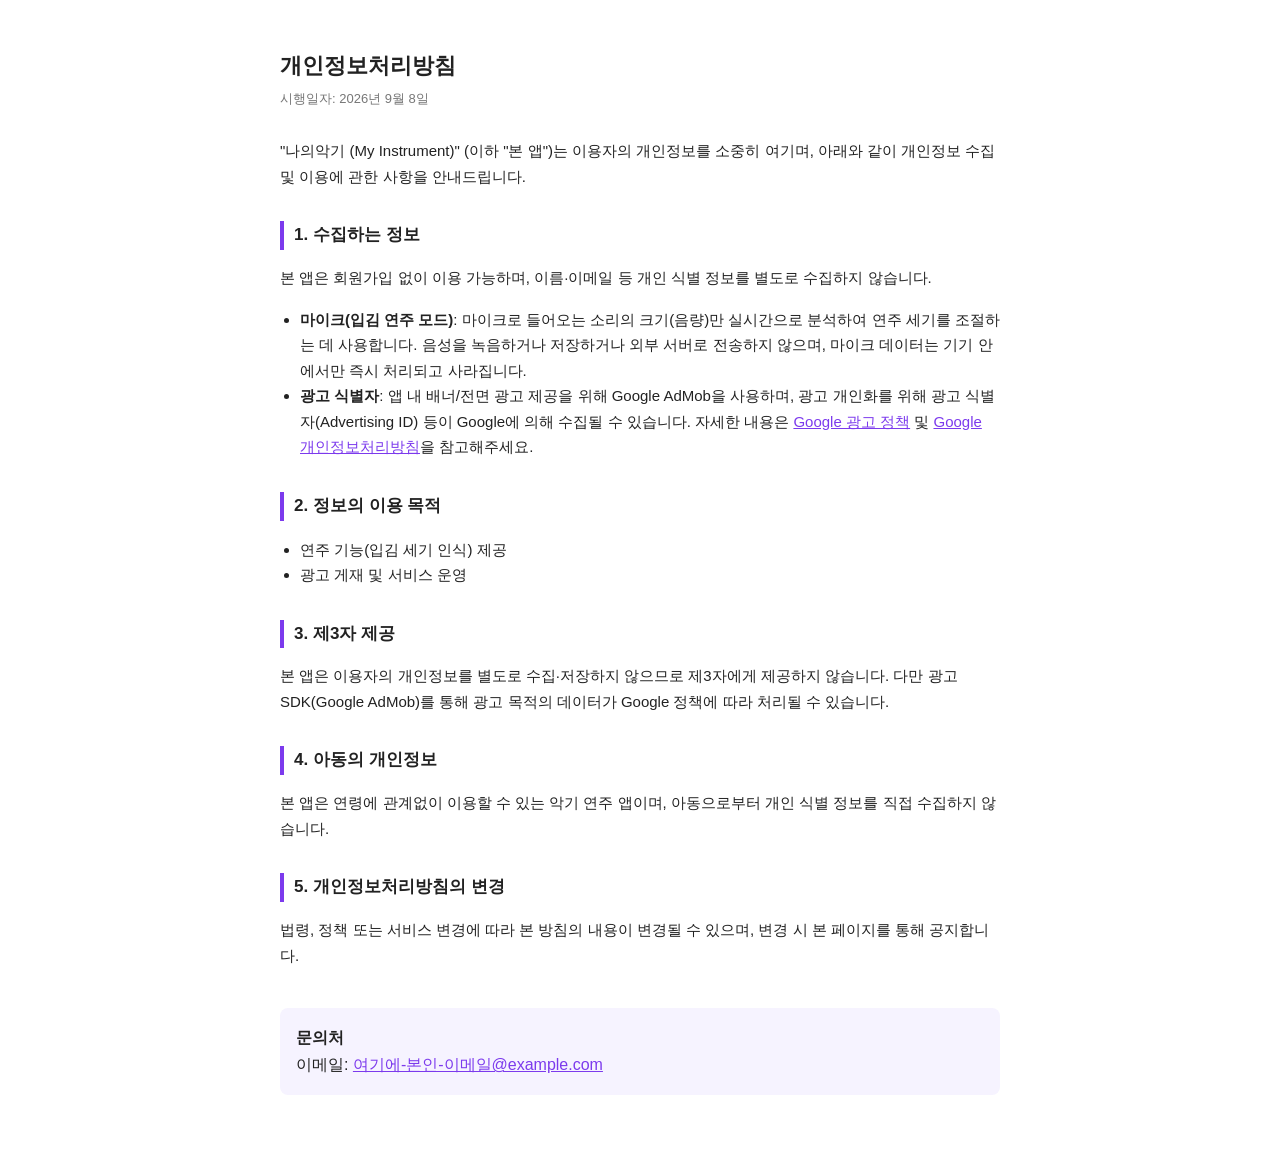
==== public/privacy.html @ ac02a579 "Add files via upload" ====
<!DOCTYPE html>
<html lang="ko">
<head>
<meta charset="UTF-8" />
<meta name="viewport" content="width=device-width, initial-scale=1.0" />
<title>개인정보처리방침 - 나의악기 (My Instrument)</title>
<style>
  body {
    font-family: -apple-system, "Noto Sans KR", "Malgun Gothic", sans-serif;
    max-width: 720px;
    margin: 0 auto;
    padding: 32px 20px 80px;
    line-height: 1.7;
    color: #222;
    background: #fff;
  }
  h1 { font-size: 22px; margin-bottom: 4px; }
  .updated { color: #777; font-size: 13px; margin-bottom: 28px; }
  h2 { font-size: 17px; margin-top: 32px; border-left: 4px solid #7c3aed; padding-left: 10px; }
  p, li { font-size: 15px; }
  ul { padding-left: 20px; }
  a { color: #7c3aed; }
  .contact { margin-top: 40px; padding: 16px; background: #f6f3ff; border-radius: 8px; }
</style>
</head>
<body>
  <h1>개인정보처리방침</h1>
  <div class="updated">시행일자: 2026년 9월 8일</div>

  <p>
    "나의악기 (My Instrument)" (이하 "본 앱")는 이용자의 개인정보를 소중히 여기며,
    아래와 같이 개인정보 수집 및 이용에 관한 사항을 안내드립니다.
  </p>

  <h2>1. 수집하는 정보</h2>
  <p>본 앱은 회원가입 없이 이용 가능하며, 이름·이메일 등 개인 식별 정보를 별도로 수집하지 않습니다.</p>
  <ul>
    <li>
      <strong>마이크(입김 연주 모드)</strong>: 마이크로 들어오는 소리의 크기(음량)만 실시간으로
      분석하여 연주 세기를 조절하는 데 사용합니다. 음성을 녹음하거나 저장하거나
      외부 서버로 전송하지 않으며, 마이크 데이터는 기기 안에서만 즉시 처리되고 사라집니다.
    </li>
    <li>
      <strong>광고 식별자</strong>: 앱 내 배너/전면 광고 제공을 위해 Google AdMob을 사용하며,
      광고 개인화를 위해 광고 식별자(Advertising ID) 등이 Google에 의해 수집될 수 있습니다.
      자세한 내용은
      <a href="https://policies.google.com/technologies/ads" target="_blank" rel="noopener">Google 광고 정책</a>
      및 <a href="https://policies.google.com/privacy" target="_blank" rel="noopener">Google 개인정보처리방침</a>을
      참고해주세요.
    </li>
  </ul>

  <h2>2. 정보의 이용 목적</h2>
  <ul>
    <li>연주 기능(입김 세기 인식) 제공</li>
    <li>광고 게재 및 서비스 운영</li>
  </ul>

  <h2>3. 제3자 제공</h2>
  <p>
    본 앱은 이용자의 개인정보를 별도로 수집·저장하지 않으므로 제3자에게 제공하지 않습니다.
    다만 광고 SDK(Google AdMob)를 통해 광고 목적의 데이터가 Google 정책에 따라 처리될 수 있습니다.
  </p>

  <h2>4. 아동의 개인정보</h2>
  <p>
    본 앱은 연령에 관계없이 이용할 수 있는 악기 연주 앱이며, 아동으로부터 개인 식별 정보를
    직접 수집하지 않습니다.
  </p>

  <h2>5. 개인정보처리방침의 변경</h2>
  <p>
    법령, 정책 또는 서비스 변경에 따라 본 방침의 내용이 변경될 수 있으며, 변경 시 본 페이지를
    통해 공지합니다.
  </p>

  <div class="contact">
    <strong>문의처</strong><br />
    이메일: <a href="mailto:여기에-본인-이메일@example.com">여기에-본인-이메일@example.com</a>
  </div>
</body>
</html>
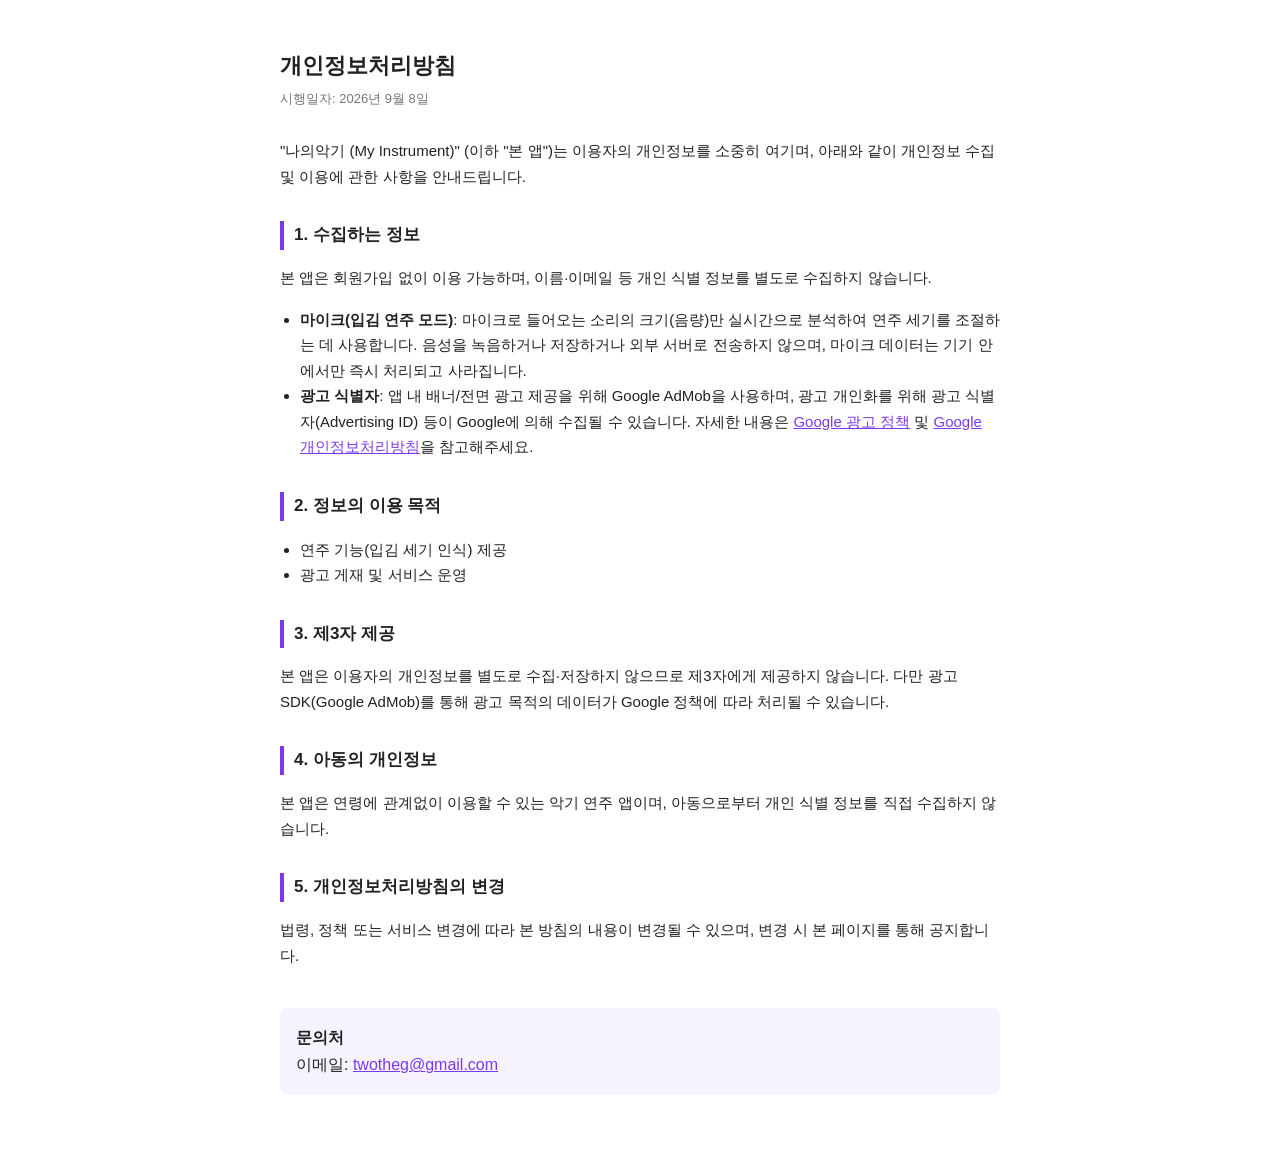
==== commit ce7de7ac: "Update privacy.html" ====
--- a/public/privacy.html
+++ b/public/privacy.html
@@ -76,7 +76,7 @@
 
   <div class="contact">
     <strong>문의처</strong><br />
-    이메일: <a href="mailto:여기에-본인-이메일@example.com">여기에-본인-이메일@example.com</a>
+    이메일: <a href="mailto:twotheg@gmail.com">twotheg@gmail.com</a>
   </div>
 </body>
 </html>
